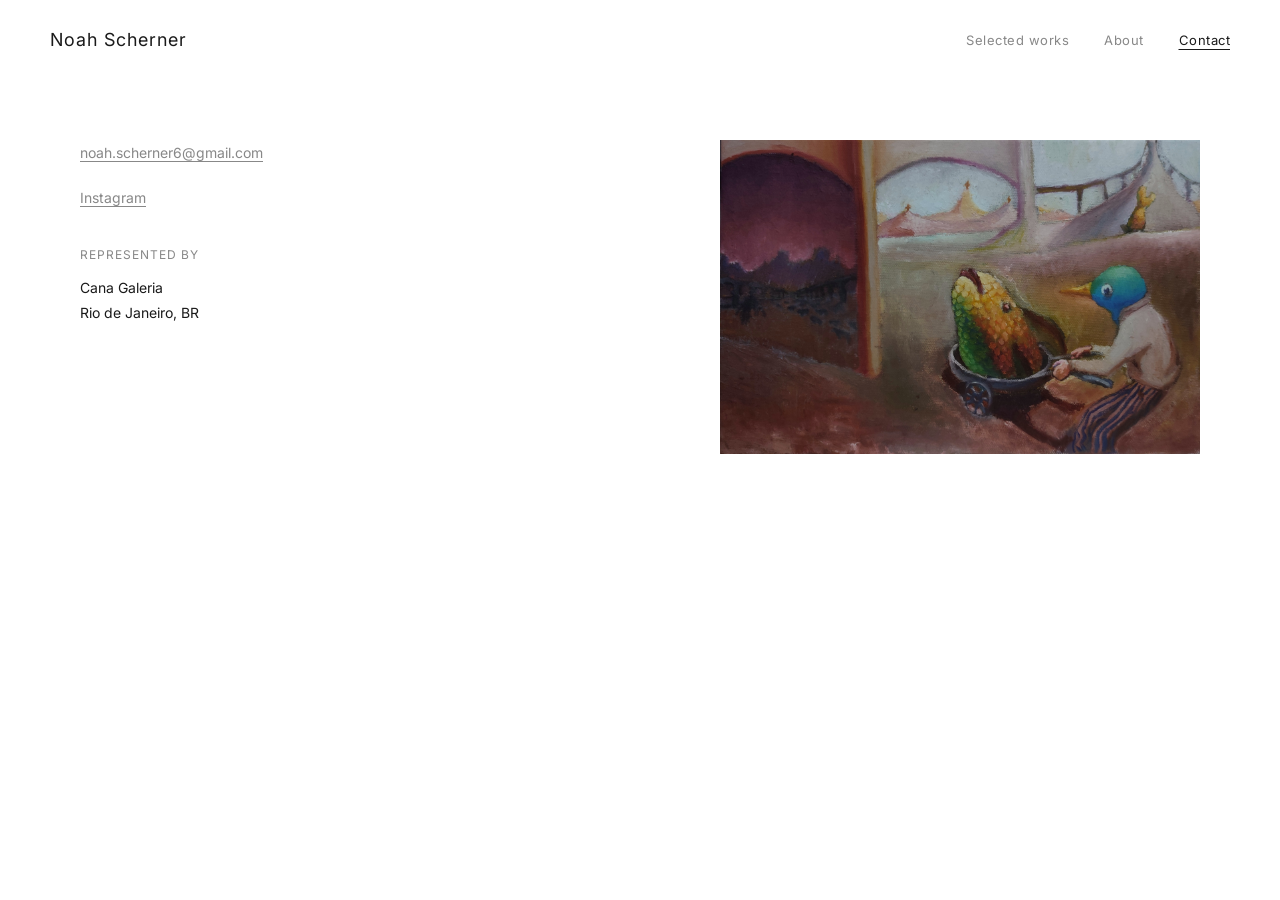
==== contato.html @ 4abc9374 "Create necessary pages and display my works (69713e0bee5aa5df56c3c025)" ====
<!DOCTYPE html>
<html lang="pt-BR">
<head>
    <meta charset="UTF-8">
    <meta name="viewport" content="width=device-width, initial-scale=1.0">
    <title>Contact | Noah Scherner</title>
    <link rel="stylesheet" href="https://fonts.googleapis.com/css2?family=Inter:wght@300;400&display=swap">
    <link rel="stylesheet" href="styles.css">
</head>
<body>

<header>
    <div class="logo">
        <a href="index.html">Noah Scherner</a>
    </div>
    <nav>
        <ul>
            <li><a href="obras.html">Selected works</a></li>
            <li><a href="cv.html">About</a></li>
            <li><a href="contato.html" class="active">Contact</a></li>
        </ul>
    </nav>
</header>

<main>
    <div class="contact-container">
        <div class="contact-info-section">
            <p><a href="mailto:noah.scherner6@gmail.com">noah.scherner6@gmail.com</a></p>

            <p><a href="https://instagram.com/noah_scherner" target="_blank" rel="noopener">Instagram</a></p>

            <h4>Represented by</h4>
            <p>
                Cana Galeria<br>
                Rio de Janeiro, BR
            </p>
        </div>

        <div class="contact-image">
            <img src="assets/obras/agape.jpg" alt="Noah Scherner">
        </div>
    </div>
</main>

</body>
</html>
---- styles.css ----
:root {
    --white: #ffffff;
    --black: #1a1a1a;
    --gray: #888888;
    --light-gray: #f5f5f5;
}

* {
    margin: 0;
    padding: 0;
    box-sizing: border-box;
}

html, body {
    height: 100%;
}

body {
    font-family: 'Inter', sans-serif;
    background: var(--white);
    color: var(--black);
    line-height: 1.6;
    min-height: 100vh;
}

/* Top Header Navigation */
header {
    position: fixed;
    top: 0;
    left: 0;
    right: 0;
    height: 80px;
    padding: 0 50px;
    display: flex;
    justify-content: space-between;
    align-items: center;
    background: var(--white);
    z-index: 100;
}

.logo a {
    font-size: 18px;
    font-weight: 400;
    letter-spacing: 1px;
    text-decoration: none;
    color: var(--black);
}

nav ul {
    list-style: none;
    display: flex;
    gap: 35px;
}

nav a {
    text-decoration: none;
    color: var(--gray);
    font-size: 13px;
    transition: color 0.3s;
    letter-spacing: 0.5px;
}

nav a:hover,
nav a.active {
    color: var(--black);
    text-decoration: underline;
    text-underline-offset: 4px;
}

/* Main Content */
main {
    padding-top: 80px;
    min-height: 100vh;
}

/* Home Page - Gallery View */
.home-hero {
    width: 100%;
    height: calc(100vh - 80px);
    display: flex;
    justify-content: center;
    align-items: center;
    padding: 40px;
}

.home-hero img {
    max-width: 100%;
    max-height: 100%;
    object-fit: contain;
}

/* About/Bio Page */
.about-container {
    display: grid;
    grid-template-columns: 1fr 1fr;
    gap: 80px;
    padding: 60px 80px;
    max-width: 1400px;
    margin: 0 auto;
}

.bio-section {
    padding-right: 40px;
}

.bio-section h3 {
    font-size: 12px;
    text-transform: uppercase;
    letter-spacing: 1px;
    color: var(--gray);
    margin-bottom: 25px;
}

.bio-text {
    font-size: 14px;
    line-height: 1.8;
    color: var(--black);
}

.bio-text p {
    margin-bottom: 20px;
    text-align: justify;
}

.cv-section-right {
    padding-left: 40px;
}

.cv-section-right h3 {
    font-size: 12px;
    text-transform: uppercase;
    letter-spacing: 1px;
    color: var(--gray);
    margin-bottom: 15px;
    margin-top: 30px;
}

.cv-section-right h3:first-child {
    margin-top: 0;
}

.cv-item {
    font-size: 13px;
    line-height: 1.8;
    color: var(--black);
    margin-bottom: 5px;
}

/* Carousel/Roulette for Selected Works */
.carousel-container {
    position: relative;
    width: 100%;
    height: calc(100vh - 80px);
    display: flex;
    justify-content: center;
    align-items: center;
    overflow: hidden;
}

.carousel-slide {
    display: none;
    flex-direction: column;
    align-items: center;
    justify-content: center;
    animation: fadeIn 0.5s ease-in-out;
}

.carousel-slide.active {
    display: flex;
}

@keyframes fadeIn {
    from { opacity: 0; }
    to { opacity: 1; }
}

.carousel-slide img {
    max-width: 70vw;
    max-height: 65vh;
    object-fit: contain;
}

.carousel-caption {
    margin-top: 25px;
    text-align: center;
    font-size: 13px;
    color: var(--gray);
    letter-spacing: 0.5px;
}

.carousel-caption em {
    font-style: italic;
    color: var(--black);
}

.carousel-nav {
    position: absolute;
    top: 50%;
    transform: translateY(-50%);
    font-size: 24px;
    color: var(--gray);
    background: none;
    border: none;
    cursor: pointer;
    padding: 20px;
    transition: color 0.3s;
    user-select: none;
}

.carousel-nav:hover {
    color: var(--black);
}

.carousel-prev {
    left: 30px;
}

.carousel-next {
    right: 30px;
}

/* Contact Page */
.contact-container {
    display: grid;
    grid-template-columns: 1fr 1fr;
    gap: 80px;
    padding: 60px 80px;
    max-width: 1400px;
    margin: 0 auto;
}

.contact-info-section {
    padding-right: 40px;
}

.contact-info-section p {
    font-size: 14px;
    line-height: 1.8;
    margin-bottom: 20px;
}

.contact-info-section a {
    color: var(--gray);
    text-decoration: underline;
    text-underline-offset: 3px;
    transition: color 0.3s;
}

.contact-info-section a:hover {
    color: var(--black);
}

.contact-info-section h4 {
    font-size: 12px;
    font-weight: 400;
    text-transform: uppercase;
    letter-spacing: 1px;
    color: var(--gray);
    margin-top: 35px;
    margin-bottom: 10px;
}

.contact-info-section h4:first-child {
    margin-top: 0;
}

.contact-image {
    display: flex;
    justify-content: center;
    align-items: flex-start;
    padding-left: 40px;
}

.contact-image img {
    max-width: 100%;
    max-height: 500px;
    object-fit: contain;
}

/* CV Page Two Columns */
.cv-container {
    display: grid;
    grid-template-columns: 1fr 1fr;
    gap: 80px;
    padding: 60px 80px;
    max-width: 1400px;
    margin: 0 auto;
}

.cv-bio-column {
    padding-right: 40px;
}

.cv-bio-column h3 {
    font-size: 12px;
    text-transform: uppercase;
    letter-spacing: 1px;
    color: var(--gray);
    margin-bottom: 25px;
}

.cv-bio-column .bio-text {
    font-size: 14px;
    line-height: 1.8;
}

.cv-details-column {
    padding-left: 40px;
}

.cv-details-column h3 {
    font-size: 12px;
    text-transform: uppercase;
    letter-spacing: 1px;
    color: var(--gray);
    margin-bottom: 15px;
    margin-top: 30px;
}

.cv-details-column h3:first-child {
    margin-top: 0;
}

.cv-details-column .cv-item {
    font-size: 13px;
    line-height: 1.8;
    margin-bottom: 5px;
}

/* Mobile Responsive */
@media (max-width: 900px) {
    header {
        padding: 0 25px;
        height: 70px;
    }

    .logo a {
        font-size: 16px;
    }

    nav ul {
        gap: 20px;
    }

    nav a {
        font-size: 12px;
    }

    main {
        padding-top: 70px;
    }

    .home-hero {
        height: calc(100vh - 70px);
        padding: 20px;
    }

    .about-container,
    .contact-container,
    .cv-container {
        grid-template-columns: 1fr;
        gap: 40px;
        padding: 40px 25px;
    }

    .bio-section,
    .cv-section-right,
    .contact-info-section,
    .contact-image,
    .cv-bio-column,
    .cv-details-column {
        padding: 0;
    }

    .carousel-container {
        height: calc(100vh - 70px);
    }

    .carousel-slide img {
        max-width: 85vw;
        max-height: 55vh;
    }

    .carousel-nav {
        font-size: 20px;
        padding: 15px;
    }

    .carousel-prev {
        left: 10px;
    }

    .carousel-next {
        right: 10px;
    }
}

@media (max-width: 600px) {
    header {
        flex-direction: column;
        height: auto;
        padding: 20px;
        gap: 15px;
    }

    nav ul {
        flex-wrap: wrap;
        justify-content: center;
    }

    main {
        padding-top: 100px;
    }

    .home-hero,
    .carousel-container {
        height: calc(100vh - 100px);
    }
}
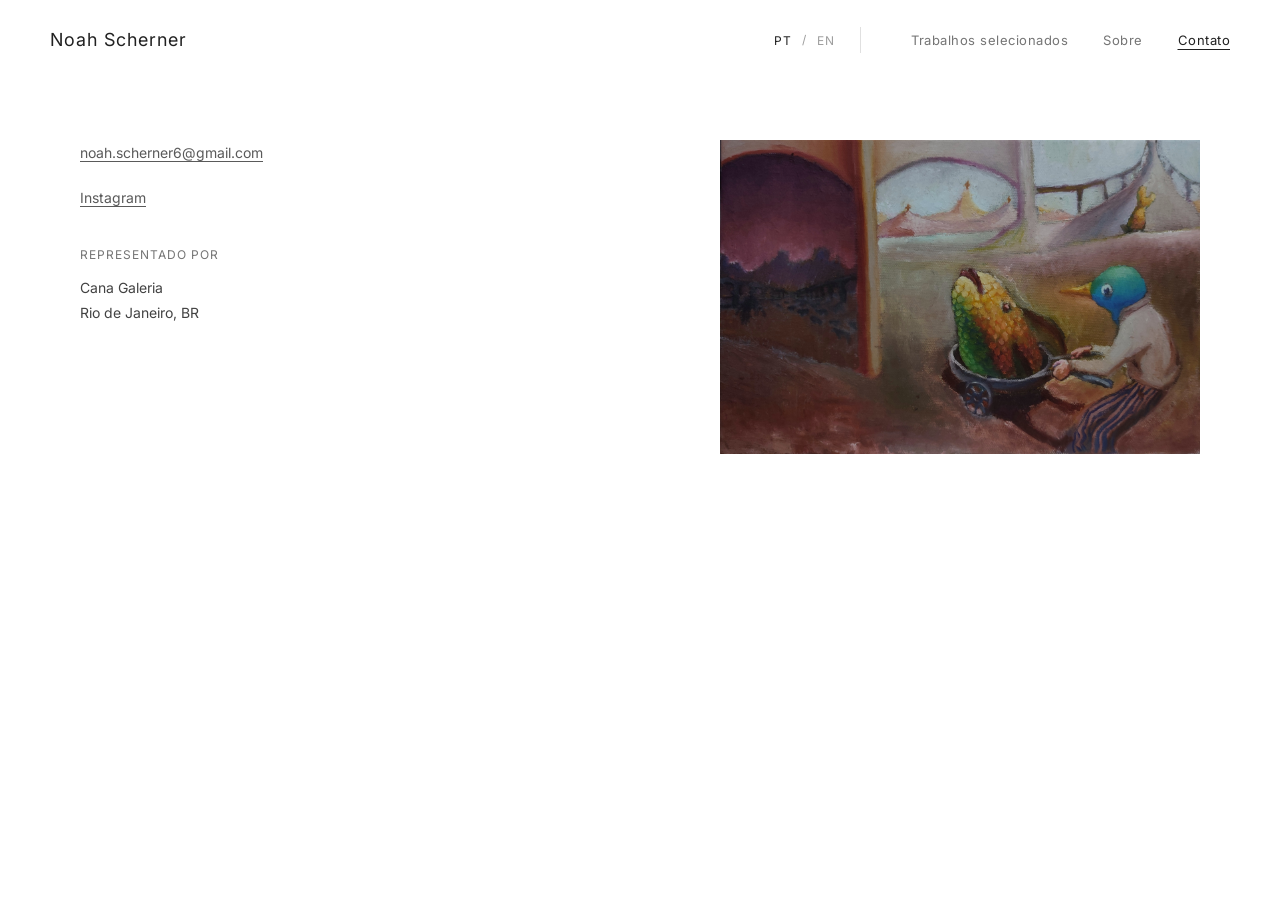
==== commit 02d18763: "Enhance text colors with dark gray tones, optimize text block distribution, restructure files for ea" ====
--- a/contato.html
+++ b/contato.html
@@ -15,9 +15,14 @@
     </div>
     <nav>
         <ul>
-            <li><a href="obras.html">Selected works</a></li>
-            <li><a href="cv.html">About</a></li>
-            <li><a href="contato.html" class="active">Contact</a></li>
+            <li class="lang-toggle-header">
+                <button class="active" data-lang="pt-br">PT</button>
+                <span class="lang-separator">/</span>
+                <button data-lang="en">EN</button>
+            </li>
+            <li><a href="obras.html"><span lang="pt-br">Trabalhos selecionados</span><span lang="en">Selected works</span></a></li>
+            <li><a href="cv.html"><span lang="pt-br">Sobre</span><span lang="en">About</span></a></li>
+            <li><a href="contato.html" class="active"><span lang="pt-br">Contato</span><span lang="en">Contact</span></a></li>
         </ul>
     </nav>
 </header>
@@ -29,7 +34,7 @@
 
             <p><a href="https://instagram.com/noah_scherner" target="_blank" rel="noopener">Instagram</a></p>
 
-            <h4>Represented by</h4>
+            <h4><span lang="pt-br">Representado por</span><span lang="en">Represented by</span></h4>
             <p>
                 Cana Galeria<br>
                 Rio de Janeiro, BR
@@ -42,5 +47,37 @@
     </div>
 </main>
 
+<script>
+// Global language toggle functionality with localStorage persistence
+(function() {
+    const savedLang = localStorage.getItem('preferredLang') || 'pt-br';
+    document.body.dataset.lang = savedLang;
+
+    // Update active button state on load
+    document.querySelectorAll('.lang-toggle-header button').forEach(btn => {
+        btn.classList.toggle('active', btn.dataset.lang === savedLang);
+    });
+
+    // Add click handlers
+    document.querySelectorAll('.lang-toggle-header button').forEach(button => {
+        button.addEventListener('click', function() {
+            const lang = this.dataset.lang;
+
+            // Update active button
+            document.querySelectorAll('.lang-toggle-header button').forEach(btn => {
+                btn.classList.remove('active');
+            });
+            this.classList.add('active');
+
+            // Update body data attribute to toggle language display
+            document.body.dataset.lang = lang;
+
+            // Persist language preference
+            localStorage.setItem('preferredLang', lang);
+        });
+    });
+})();
+</script>
+
 </body>
 </html>
--- a/styles.css
+++ b/styles.css
@@ -1,7 +1,19 @@
 :root {
+    /* Base colors - professional dark gray palette */
     --white: #ffffff;
     --black: #1a1a1a;
-    --gray: #888888;
+
+    /* Gray scale for text hierarchy */
+    --gray-900: #212121;  /* Primary text - darkest */
+    --gray-700: #424242;  /* Secondary text */
+    --gray-600: #5a5a5a;  /* Tertiary text */
+    --gray-500: #757575;  /* Muted text */
+    --gray-400: #9e9e9e;  /* Subtle elements */
+    --gray-200: #e0e0e0;  /* Borders, dividers */
+    --gray-100: #f5f5f5;  /* Backgrounds */
+
+    /* Legacy variables for compatibility */
+    --gray: #757575;
     --light-gray: #f5f5f5;
 }
 
@@ -18,7 +30,7 @@
 body {
     font-family: 'Inter', sans-serif;
     background: var(--white);
-    color: var(--black);
+    color: var(--gray-900);
     line-height: 1.6;
     min-height: 100vh;
 }
@@ -43,7 +55,7 @@
     font-weight: 400;
     letter-spacing: 1px;
     text-decoration: none;
-    color: var(--black);
+    color: var(--gray-900);
 }
 
 nav ul {
@@ -54,7 +66,7 @@
 
 nav a {
     text-decoration: none;
-    color: var(--gray);
+    color: var(--gray-500);
     font-size: 13px;
     transition: color 0.3s;
     letter-spacing: 0.5px;
@@ -62,9 +74,46 @@
 
 nav a:hover,
 nav a.active {
-    color: var(--black);
+    color: var(--gray-900);
     text-decoration: underline;
     text-underline-offset: 4px;
+}
+
+/* Header Language Toggle */
+.lang-toggle-header {
+    display: flex;
+    align-items: center;
+    gap: 5px;
+    margin-right: 15px;
+    padding-right: 20px;
+    border-right: 1px solid var(--gray-200);
+}
+
+.lang-toggle-header button {
+    font-family: 'Inter', sans-serif;
+    font-size: 12px;
+    text-transform: uppercase;
+    letter-spacing: 0.5px;
+    background: none;
+    border: none;
+    cursor: pointer;
+    color: var(--gray-400);
+    padding: 3px 6px;
+    transition: color 0.3s;
+}
+
+.lang-toggle-header button:hover {
+    color: var(--gray-700);
+}
+
+.lang-toggle-header button.active {
+    color: var(--gray-900);
+    font-weight: 400;
+}
+
+.lang-separator {
+    color: var(--gray-400);
+    font-size: 12px;
 }
 
 /* Main Content */
@@ -107,14 +156,14 @@
     font-size: 12px;
     text-transform: uppercase;
     letter-spacing: 1px;
-    color: var(--gray);
+    color: var(--gray-500);
     margin-bottom: 25px;
 }
 
 .bio-text {
     font-size: 14px;
     line-height: 1.8;
-    color: var(--black);
+    color: var(--gray-700);
 }
 
 .bio-text p {
@@ -130,7 +179,7 @@
     font-size: 12px;
     text-transform: uppercase;
     letter-spacing: 1px;
-    color: var(--gray);
+    color: var(--gray-500);
     margin-bottom: 15px;
     margin-top: 30px;
 }
@@ -142,7 +191,7 @@
 .cv-item {
     font-size: 13px;
     line-height: 1.8;
-    color: var(--black);
+    color: var(--gray-700);
     margin-bottom: 5px;
 }
 
@@ -184,13 +233,13 @@
     margin-top: 25px;
     text-align: center;
     font-size: 13px;
-    color: var(--gray);
+    color: var(--gray-500);
     letter-spacing: 0.5px;
 }
 
 .carousel-caption em {
     font-style: italic;
-    color: var(--black);
+    color: var(--gray-900);
 }
 
 .carousel-nav {
@@ -198,7 +247,7 @@
     top: 50%;
     transform: translateY(-50%);
     font-size: 24px;
-    color: var(--gray);
+    color: var(--gray-400);
     background: none;
     border: none;
     cursor: pointer;
@@ -208,7 +257,7 @@
 }
 
 .carousel-nav:hover {
-    color: var(--black);
+    color: var(--gray-900);
 }
 
 .carousel-prev {
@@ -237,17 +286,18 @@
     font-size: 14px;
     line-height: 1.8;
     margin-bottom: 20px;
+    color: var(--gray-700);
 }
 
 .contact-info-section a {
-    color: var(--gray);
+    color: var(--gray-600);
     text-decoration: underline;
     text-underline-offset: 3px;
     transition: color 0.3s;
 }
 
 .contact-info-section a:hover {
-    color: var(--black);
+    color: var(--gray-900);
 }
 
 .contact-info-section h4 {
@@ -255,7 +305,7 @@
     font-weight: 400;
     text-transform: uppercase;
     letter-spacing: 1px;
-    color: var(--gray);
+    color: var(--gray-500);
     margin-top: 35px;
     margin-bottom: 10px;
 }
@@ -295,29 +345,51 @@
     font-size: 12px;
     text-transform: uppercase;
     letter-spacing: 1px;
-    color: var(--gray);
+    color: var(--gray-500);
     margin-bottom: 25px;
 }
 
 .cv-bio-column .bio-text {
     font-size: 14px;
     line-height: 1.8;
+    color: var(--gray-700);
+}
+
+.cv-bio-column .bio-text p {
+    margin-bottom: 20px;
+    text-align: justify;
+}
+
+.cv-bio-column .bio-text strong {
+    color: var(--gray-900);
+    font-weight: 400;
 }
 
 .cv-details-column {
     padding-left: 40px;
 }
 
+.cv-details-column h2 {
+    font-size: 14px;
+    font-weight: 400;
+    text-transform: uppercase;
+    letter-spacing: 1.5px;
+    color: var(--gray-900);
+    margin-bottom: 20px;
+    padding-bottom: 15px;
+    border-bottom: 1px solid var(--gray-200);
+}
+
 .cv-details-column h3 {
     font-size: 12px;
     text-transform: uppercase;
     letter-spacing: 1px;
-    color: var(--gray);
+    color: var(--gray-500);
     margin-bottom: 15px;
     margin-top: 30px;
 }
 
-.cv-details-column h3:first-child {
+.cv-details-column h3:first-of-type {
     margin-top: 0;
 }
 
@@ -325,7 +397,74 @@
     font-size: 13px;
     line-height: 1.8;
     margin-bottom: 5px;
-}
+    color: var(--gray-700);
+}
+
+.cv-details-column .cv-item-highlight {
+    color: var(--gray-900);
+    font-weight: 400;
+}
+
+/* CV Biographical info styling */
+.cv-details-column .cv-item:first-of-type,
+.cv-details-column .cv-item:nth-of-type(2) {
+    color: var(--gray-600);
+    font-size: 13px;
+}
+
+/* CV Section blocks for better organization */
+.cv-section {
+    margin-bottom: 35px;
+}
+
+.cv-section:last-child {
+    margin-bottom: 0;
+}
+
+/* Language toggle for bilingual content */
+.lang-toggle {
+    display: flex;
+    gap: 15px;
+    margin-bottom: 25px;
+    padding-bottom: 15px;
+    border-bottom: 1px solid var(--gray-200);
+}
+
+.lang-toggle button {
+    font-family: 'Inter', sans-serif;
+    font-size: 12px;
+    text-transform: uppercase;
+    letter-spacing: 0.5px;
+    background: none;
+    border: none;
+    cursor: pointer;
+    color: var(--gray-400);
+    padding: 5px 10px;
+    transition: color 0.3s;
+}
+
+.lang-toggle button:hover {
+    color: var(--gray-700);
+}
+
+.lang-toggle button.active {
+    color: var(--gray-900);
+    border-bottom: 1px solid var(--gray-900);
+}
+
+/* Hide inactive language content */
+[lang="en"] { display: none; }
+[lang="pt-br"] { display: block; }
+
+body[data-lang="en"] [lang="en"] { display: block; }
+body[data-lang="en"] [lang="pt-br"] { display: none; }
+
+/* Inline language spans (inside links, captions, etc.) */
+span[lang="en"] { display: none; }
+span[lang="pt-br"] { display: inline; }
+
+body[data-lang="en"] span[lang="en"] { display: inline; }
+body[data-lang="en"] span[lang="pt-br"] { display: none; }
 
 /* Mobile Responsive */
 @media (max-width: 900px) {
@@ -344,6 +483,16 @@
 
     nav a {
         font-size: 12px;
+    }
+
+    .lang-toggle-header {
+        margin-right: 10px;
+        padding-right: 15px;
+    }
+
+    .lang-toggle-header button {
+        font-size: 11px;
+        padding: 2px 4px;
     }
 
     main {
@@ -408,6 +557,12 @@
         justify-content: center;
     }
 
+    .lang-toggle-header {
+        margin-right: 5px;
+        padding-right: 10px;
+        border-right: 1px solid var(--gray-200);
+    }
+
     main {
         padding-top: 100px;
     }
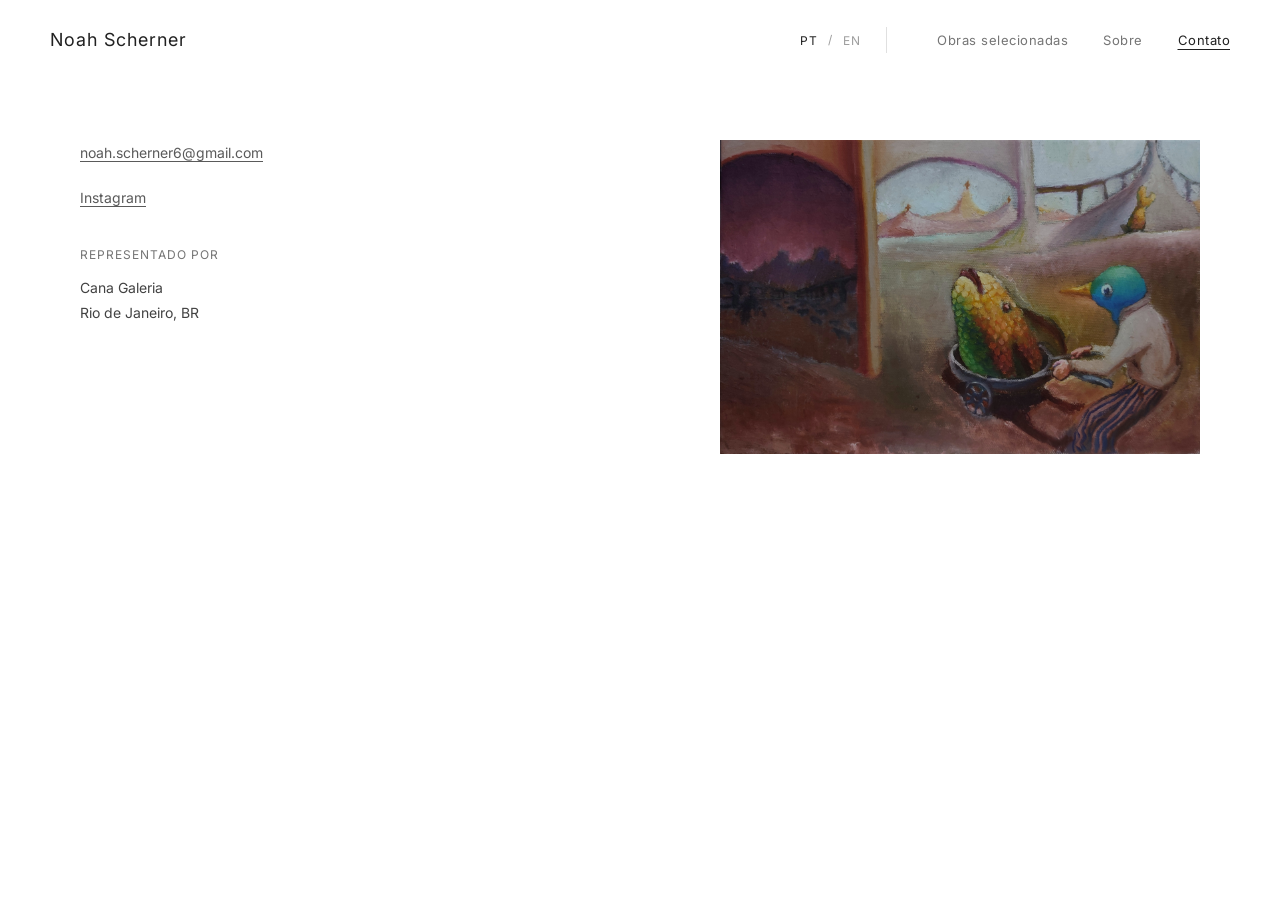
==== commit f764d914: "Update contato.html" ====
--- a/contato.html
+++ b/contato.html
@@ -20,7 +20,7 @@
                 <span class="lang-separator">/</span>
                 <button data-lang="en">EN</button>
             </li>
-            <li><a href="obras.html"><span lang="pt-br">Trabalhos selecionados</span><span lang="en">Selected works</span></a></li>
+            <li><a href="obras.html"><span lang="pt-br">Obras selecionadas</span><span lang="en">Selected works</span></a></li>
             <li><a href="cv.html"><span lang="pt-br">Sobre</span><span lang="en">About</span></a></li>
             <li><a href="contato.html" class="active"><span lang="pt-br">Contato</span><span lang="en">Contact</span></a></li>
         </ul>
--- a/styles.css
+++ b/styles.css
@@ -572,3 +572,74 @@
         height: calc(100vh - 100px);
     }
 }
+
+/* Lightbox Modal Styles */
+.lightbox {
+    display: none;
+    position: fixed;
+    top: 0;
+    left: 0;
+    width: 100%;
+    height: 100%;
+    background: var(--white);
+    z-index: 1000;
+    justify-content: center;
+    align-items: center;
+    opacity: 0;
+    transition: opacity 0.3s ease;
+}
+
+.lightbox.active {
+    display: flex;
+    opacity: 1;
+}
+
+.lightbox-content {
+    max-width: 90vw;
+    max-height: 90vh;
+    object-fit: contain;
+    animation: lightboxFadeIn 0.3s ease;
+}
+
+@keyframes lightboxFadeIn {
+    from {
+        opacity: 0;
+        transform: scale(0.95);
+    }
+    to {
+        opacity: 1;
+        transform: scale(1);
+    }
+}
+
+.lightbox-close {
+    position: absolute;
+    top: 30px;
+    right: 40px;
+    font-size: 36px;
+    color: var(--gray-500);
+    background: none;
+    border: none;
+    cursor: pointer;
+    padding: 10px;
+    transition: color 0.3s;
+    z-index: 1001;
+}
+
+.lightbox-close:hover {
+    color: var(--gray-900);
+}
+
+/* Mobile lightbox adjustments */
+@media (max-width: 600px) {
+    .lightbox-close {
+        top: 15px;
+        right: 15px;
+        font-size: 28px;
+    }
+
+    .lightbox-content {
+        max-width: 95vw;
+        max-height: 85vh;
+    }
+}
